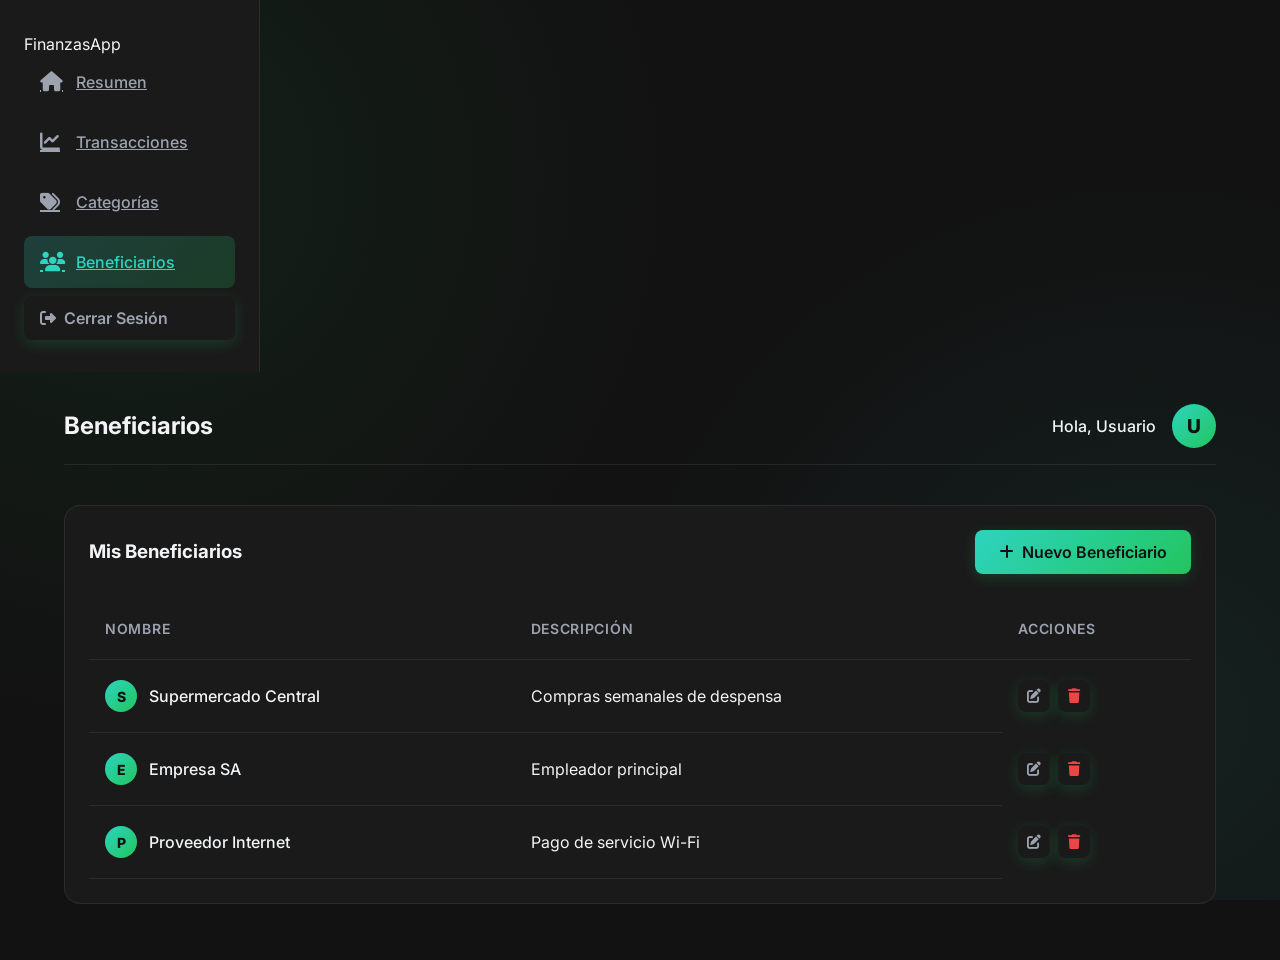
==== beneficiarios.html @ 8a7f8292 "primer" ====
<!DOCTYPE html>
<html lang="es">
<head>
  <meta charset="UTF-8">
  <meta name="viewport" content="width=device-width, initial-scale=1.0">
  <title>Beneficiarios - Finanzas Personales</title>
  <link rel="stylesheet" href="css/style.css">
  <link rel="stylesheet" href="https://cdnjs.cloudflare.com/ajax/libs/font-awesome/6.4.0/css/all.min.css">
</head>
<body>
  <div class="app-container">
    <!-- Sidebar -->
    <aside class="sidebar" id="sidebar">
      <div class="sidebar-logo">FinanzasApp</div>
      <ul class="nav-links">
        <li><a href="dashboard.html"><i class="fas fa-home"></i> Resumen</a></li>
        <li><a href="transacciones.html"><i class="fas fa-chart-line"></i> Transacciones</a></li>
        <li><a href="categorias.html"><i class="fas fa-tags"></i> Categorías</a></li>
        <li><a href="beneficiarios.html" class="active"><i class="fas fa-users"></i> Beneficiarios</a></li>
      </ul>
      <button class="btn-icon" id="logout-btn" title="Cerrar Sesión" style="width: 100%; border-radius: 8px; margin-top: auto; display: flex; gap: 0.5rem; justify-content: flex-start; padding: 0.75rem 1rem;">
        <i class="fas fa-sign-out-alt"></i> Cerrar Sesión
      </button>
    </aside>

    <!-- Main Content -->
    <main class="main-content">
      <header class="header">
        <div style="display: flex; align-items: center; gap: 1rem;">
          <button class="menu-toggle" id="menu-toggle">
            <i class="fas fa-bars"></i>
          </button>
          <h2>Beneficiarios</h2>
        </div>
        <div class="user-info">
          <span id="user-name-display">Hola, Usuario</span>
          <div class="avatar">U</div>
        </div>
      </header>

      <section class="card">
        <div class="action-header">
          <h3 style="margin:0;">Mis Beneficiarios</h3>
          <button class="btn-small" id="btn-nuevo-beneficiario" style="margin:0;"><i class="fas fa-plus"></i> Nuevo Beneficiario</button>
        </div>
        
        <div class="table-responsive">
          <table>
            <thead>
              <tr>
                <th>Nombre</th>
                <th>Descripción</th>
                <th>Acciones</th>
              </tr>
            </thead>
            <tbody id="beneficiarios-list">
              <!-- Datos generados dinámicamente -->
            </tbody>
          </table>
        </div>
      </section>
    </main>
  </div>

  <!-- Modal Nuevo Beneficiario -->
  <div class="modal" id="modal-beneficiario">
    <div class="modal-content">
      <div class="modal-header">
        <h2 style="margin:0;">Nuevo Beneficiario</h2>
        <button class="close-btn" id="close-modal-ben">&times;</button>
      </div>
      <form id="form-beneficiario">
        <div class="form-group">
          <label for="ben-nombre">Nombre de Persona / Entidad</label>
          <input type="text" id="ben-nombre" required placeholder="Ej. Juan Pérez / Supermercado X">
        </div>
        <div class="form-group">
          <label for="ben-desc">Descripción (Opcional)</label>
          <input type="text" id="ben-desc" placeholder="Ej. Propietario del piso">
        </div>
        <button type="submit" style="margin-top: 1rem;">Guardar Beneficiario</button>
      </form>
    </div>
  </div>

  <script src="js/beneficiarios.js"></script>
</body>
</html>
---- css/style.css ----
@import url('https://fonts.googleapis.com/css2?family=Inter:wght@300;400;500;600;700;800&display=swap');

:root {
  /* Colors */
  --bg-color: #121212; 
  --bg-elevated: #1a1a1a;
  --glass-bg: rgba(26, 26, 26, 0.7); 
  --glass-border: rgba(255, 255, 255, 0.08);
  
  --primary-color: #2dd4bf; /* Aquamarine */
  --success-color: #22c55e; /* Green */
  --danger-color: #ef4444; /* Red */
  
  --text-primary: #f3f4f6; 
  --text-secondary: #9ca3af; 
  --text-inverse: #0f172a; /* Dark text for light buttons */

  /* Gradients */
  --gradient-brand: linear-gradient(135deg, var(--primary-color), var(--success-color));
  --gradient-glow: linear-gradient(135deg, rgba(45, 212, 191, 0.2), rgba(34, 197, 94, 0.2));
}

* {
  box-sizing: border-box;
  margin: 0;
  padding: 0;
  font-family: 'Inter', sans-serif;
}

/* Base Escalable (Responsive font size) */
html {
  font-size: 16px;
}
@media (max-width: 768px) {
  html { font-size: 14px; }
}
@media (max-width: 480px) {
  html { font-size: 13px; }
}

body {
  background-color: var(--bg-color);
  color: var(--text-primary);
  min-height: 100vh;
  display: flex;
  flex-direction: column;
  background-image: 
    radial-gradient(circle at 10% 20%, rgba(34, 197, 94, 0.08) 0, transparent 40%), 
    radial-gradient(circle at 90% 80%, rgba(45, 212, 191, 0.08) 0, transparent 40%);
  background-attachment: fixed;
  line-height: 1.5;
}

/* Typography & Gradients */
h1, h2, h3, h4 {
  font-weight: 700;
  line-height: 1.2;
}

.gradient-text {
  background: var(--gradient-brand);
  -webkit-background-clip: text;
  -webkit-text-fill-color: transparent;
  display: inline-block;
}

/* Buttons - Escalables y con buen contraste */
button, .btn {
  display: inline-flex;
  align-items: center;
  justify-content: center;
  padding: 0.75rem 1.5rem;
  border-radius: 8px;
  font-size: 1rem;
  font-weight: 600;
  cursor: pointer;
  transition: all 0.3s ease;
  border: none;
  font-family: 'Inter', sans-serif;
  text-decoration: none;
  gap: 0.5rem;
}

button, .btn-solid {
  background: var(--gradient-brand);
  color: var(--bg-color); /* Texto oscuro en botón claro */
  box-shadow: 0 4px 15px rgba(34, 197, 94, 0.2);
}

button:hover, .btn-solid:hover {
  box-shadow: 0 6px 20px rgba(45, 212, 191, 0.4);
  transform: translateY(-2px);
}

button:active, .btn-solid:active {
  transform: translateY(0);
}

.btn-outline {
  background: transparent;
  color: var(--text-primary); /* Texto claro en fondo oscuro */
  position: relative;
  z-index: 1;
}

.btn-outline::before {
  content: "";
  position: absolute;
  inset: 0;
  border-radius: 8px;
  padding: 2px;
  background: var(--gradient-brand);
  -webkit-mask: linear-gradient(#fff 0 0) content-box, linear-gradient(#fff 0 0);
  -webkit-mask-composite: xor;
  mask-composite: exclude;
  z-index: -1;
  transition: all 0.3s ease;
}

.btn-outline:hover {
  background: var(--gradient-glow);
}

.btn-text {
  color: var(--text-secondary);
  background: transparent;
  padding: 0.5rem 1rem;
}

.btn-text:hover {
  color: var(--primary-color);
}

/* Forms */
.form-group {
  margin-bottom: 1.5rem;
}

label {
  display: block;
  margin-bottom: 0.5rem;
  font-size: 0.875rem;
  font-weight: 500;
  color: var(--text-secondary);
}

input, select {
  width: 100%;
  padding: 0.875rem 1rem;
  background-color: var(--bg-elevated);
  border: 1px solid var(--glass-border);
  border-radius: 8px;
  color: var(--text-primary);
  font-size: 1rem;
  transition: all 0.3s ease;
}

input:focus, select:focus {
  outline: none;
  border-color: var(--primary-color);
  box-shadow: 0 0 0 3px rgba(45, 212, 191, 0.15);
}

/* Auth Pages */
.auth-container {
  display: flex;
  justify-content: center;
  align-items: center;
  min-height: 100vh;
  padding: 2rem;
}

.glass-card {
  background: var(--glass-bg);
  backdrop-filter: blur(16px);
  -webkit-backdrop-filter: blur(16px);
  border: 1px solid var(--glass-border);
  border-radius: 16px;
  padding: 2.5rem;
  width: 100%;
  max-width: 440px;
  box-shadow: 0 25px 50px -12px rgba(0, 0, 0, 0.5), 0 0 20px rgba(45, 212, 191, 0.05);
  animation: fadeIn 0.5s ease-out;
}

@keyframes fadeIn {
  from { opacity: 0; transform: translateY(20px); }
  to { opacity: 1; transform: translateY(0); }
}

/* Landing Page Redesign */
.landing-body {
  overflow-x: hidden;
}

.landing-header {
  display: flex;
  justify-content: space-between;
  align-items: center;
  padding: 1.5rem 5%;
  background: rgba(18, 18, 18, 0.8);
  backdrop-filter: blur(12px);
  position: sticky;
  top: 0;
  z-index: 1000;
  border-bottom: 1px solid var(--glass-border);
}

.logo-container {
  display: flex;
  align-items: center;
  gap: 0.5rem;
}

.logo-icon {
  font-size: 1.8rem;
  background: var(--gradient-brand);
  -webkit-background-clip: text;
  -webkit-text-fill-color: transparent;
}

.landing-logo {
  font-size: 1.5rem;
  font-weight: 800;
  background: var(--gradient-brand);
  -webkit-background-clip: text;
  -webkit-text-fill-color: transparent;
  margin: 0;
}

.hero-section {
  display: grid;
  grid-template-columns: 1fr 1fr;
  gap: 4rem;
  padding: 6rem 5%;
  align-items: center;
  max-width: 1400px;
  margin: 0 auto;
}

.hero-title {
  font-size: 3.5rem;
  margin-bottom: 1.5rem;
  letter-spacing: -0.02em;
}

.hero-subtitle {
  font-size: 1.25rem;
  color: var(--text-secondary);
  margin-bottom: 3rem;
  max-width: 90%;
}

.hero-actions {
  display: flex;
  gap: 1rem;
  align-items: center;
}

.hero-visual {
  position: relative;
  display: flex;
  justify-content: center;
  align-items: center;
}

.glow-orb {
  position: absolute;
  width: 300px;
  height: 300px;
  background: var(--gradient-brand);
  border-radius: 50%;
  filter: blur(80px);
  opacity: 0.15;
  z-index: 0;
  animation: pulse 4s ease-in-out infinite alternate;
}

@keyframes pulse {
  0% { transform: scale(1); opacity: 0.1; }
  100% { transform: scale(1.1); opacity: 0.2; }
}

.mock-dashboard {
  position: relative;
  z-index: 1;
  background: var(--bg-elevated);
  padding: 0;
  transform: rotate3d(0.5, -0.866, 0, 15deg) rotate(1deg);
  box-shadow: -20px 20px 60px rgba(0,0,0,0.5), 0 0 30px rgba(45, 212, 191, 0.15);
  border: 1px solid rgba(255,255,255,0.1);
  transition: transform 0.5s ease;
  overflow: hidden;
}

.mock-dashboard:hover {
  transform: rotate3d(0, 0, 0, 0deg) scale(1.05);
}

.mock-header {
  background: rgba(0,0,0,0.2);
  padding: 1rem;
  display: flex;
  gap: 0.5rem;
  border-bottom: 1px solid var(--glass-border);
}

.mock-dot {
  width: 12px; height: 12px; border-radius: 50%;
}
.mock-dot.red { background: #ff5f56; }
.mock-dot.yellow { background: #ffbd2e; }
.mock-dot.green { background: #27c93f; }

.mock-body {
  padding: 2rem;
}

.mock-balance p {
  color: var(--text-secondary);
  font-size: 0.875rem;
}
.mock-balance h3 {
  font-size: 2.5rem;
  margin: 0.5rem 0 1.5rem 0;
}

.mock-stats {
  display: flex;
  gap: 1rem;
}
.mock-stat {
  padding: 0.75rem 1rem;
  border-radius: 8px;
  background: rgba(255,255,255,0.03);
  font-weight: 600;
  display: flex;
  align-items: center;
  gap: 0.5rem;
}
.mock-stat.income { color: var(--success-color); }
.mock-stat.expense { color: var(--danger-color); }

.features-section {
  display: grid;
  grid-template-columns: repeat(auto-fit, minmax(300px, 1fr));
  gap: 2rem;
  padding: 4rem 5% 6rem;
  max-width: 1400px;
  margin: 0 auto;
}

.feature-card {
  background: var(--bg-elevated);
  border: 1px solid var(--glass-border);
  border-radius: 16px;
  padding: 2.5rem;
  transition: transform 0.3s ease, box-shadow 0.3s ease;
}

.feature-card:hover {
  transform: translateY(-5px);
  box-shadow: 0 10px 30px rgba(34, 197, 94, 0.1);
  border-color: rgba(45, 212, 191, 0.3);
}

.feature-icon-wrapper {
  width: 60px;
  height: 60px;
  border-radius: 16px;
  background: var(--gradient-glow);
  display: flex;
  justify-content: center;
  align-items: center;
  font-size: 1.8rem;
  color: var(--primary-color);
  margin-bottom: 1.5rem;
}

.landing-footer {
  text-align: center;
  padding: 2rem;
  color: var(--text-secondary);
  border-top: 1px solid var(--glass-border);
  background: var(--bg-elevated);
}

@media (max-width: 992px) {
  .hero-section {
    grid-template-columns: 1fr;
    text-align: center;
    padding: 4rem 5%;
  }
  .hero-subtitle {
    margin: 0 auto 3rem;
  }
  .hero-actions {
    justify-content: center;
  }
  .mock-dashboard {
    transform: none;
    max-width: 400px;
    margin-top: 3rem;
  }
}

@media (max-width: 600px) {
  .landing-header {
    flex-direction: column;
    gap: 1rem;
  }
  .hero-actions {
    flex-direction: column;
  }
  .hero-actions .btn {
    width: 100%;
  }
}

/* Resto de Estilos (Dashboard, Cards, etc que ya estaban bien pero se adaptan al CSS moderno) */
.sidebar {
  width: 260px;
  background: var(--bg-elevated);
  border-right: 1px solid var(--glass-border);
  display: flex;
  flex-direction: column;
  padding: 2rem 1.5rem;
  transition: transform 0.3s ease;
  z-index: 100;
}

.nav-links { list-style: none; flex-grow: 1; }
.nav-links li { margin-bottom: 0.5rem; }
.nav-links a {
  display: flex;
  align-items: center;
  padding: 0.875rem 1rem;
  color: var(--text-secondary);
  border-radius: 8px;
  transition: all 0.2s ease;
  font-weight: 500;
}
.nav-links a:hover, .nav-links a.active {
  background: var(--gradient-glow);
  color: var(--primary-color);
}
.nav-links a i { margin-right: 1rem; font-size: 1.25rem; width: 20px; text-align: center; }

.main-content {
  flex-grow: 1;
  padding: 2rem 5%;
  overflow-y: auto;
}

.header {
  display: flex;
  justify-content: space-between;
  align-items: center;
  margin-bottom: 2.5rem;
  padding-bottom: 1rem;
  border-bottom: 1px solid var(--glass-border);
}

.user-info { display: flex; align-items: center; gap: 1rem; font-weight: 500;}
.avatar {
  width: 44px; height: 44px;
  border-radius: 50%;
  background: var(--gradient-brand);
  color: var(--bg-color);
  display: flex; justify-content: center; align-items: center;
  font-weight: 800;
  font-size: 1.2rem;
}

.btn-icon {
  background: transparent;
  color: var(--text-secondary);
  width: 44px; height: 44px;
  padding: 0; display: flex; justify-content: center; align-items: center;
  border-radius: 8px; border: none; cursor: pointer; transition: all 0.2s;
}
.btn-icon:hover {
  background: var(--glass-bg);
  color: var(--primary-color);
}

.grid {
  display: grid;
  grid-template-columns: repeat(auto-fit, minmax(280px, 1fr));
  gap: 1.5rem;
}

.card {
  background: var(--bg-elevated);
  border: 1px solid var(--glass-border);
  border-radius: 16px;
  padding: 1.5rem;
  margin-bottom: 1.5rem;
  transition: box-shadow 0.3s ease, transform 0.3s ease;
}
.card:hover {
  box-shadow: 0 10px 30px rgba(0,0,0,0.3);
  border-color: rgba(255,255,255,0.15);
}

.stat-card {
  display: flex; align-items: center; gap: 1.25rem;
}
.stat-icon {
  width: 56px; height: 56px;
  border-radius: 14px;
  display: flex; justify-content: center; align-items: center;
  font-size: 1.75rem;
}
.stat-icon.income { background: rgba(34, 197, 94, 0.1); color: var(--success-color); }
.stat-icon.expense { background: rgba(239, 68, 68, 0.1); color: var(--danger-color); }
.stat-icon.balance { background: rgba(45, 212, 191, 0.1); color: var(--primary-color); }

.stat-info h3 { font-size: 0.875rem; color: var(--text-secondary); font-weight: 500; margin-bottom: 0.25rem; }
.stat-info p { font-size: 1.75rem; font-weight: 700; color: var(--text-primary); }

.action-header { display: flex; justify-content: space-between; align-items: center; margin-bottom: 1.5rem; flex-wrap: wrap; gap: 1rem; }

.table-responsive { overflow-x: auto; }
table { width: 100%; border-collapse: collapse; }
th, td { padding: 1.25rem 1rem; text-align: left; border-bottom: 1px solid var(--glass-border); }
th { font-weight: 600; color: var(--text-secondary); font-size: 0.875rem; text-transform: uppercase; letter-spacing: 0.05em; }
tbody tr:hover { background-color: rgba(255, 255, 255, 0.02); }

.badge { padding: 0.35rem 0.75rem; border-radius: 999px; font-size: 0.75rem; font-weight: 600; display: inline-block; }
.badge.income { background: rgba(34, 197, 94, 0.1); color: var(--success-color); border: 1px solid rgba(34, 197, 94, 0.3); }
.badge.expense { background: rgba(239, 68, 68, 0.1); color: var(--danger-color); border: 1px solid rgba(239, 68, 68, 0.3); }
.badge.category { background: var(--gradient-glow); color: var(--primary-color); border: 1px solid rgba(45, 212, 191, 0.3); }

.modal { display: none; position: fixed; top: 0; left: 0; width: 100%; height: 100%; background: rgba(0, 0, 0, 0.7); backdrop-filter: blur(8px); z-index: 2000; justify-content: center; align-items: center; }
.modal.active { display: flex; }
.modal-content { background: var(--bg-elevated); border: 1px solid var(--glass-border); padding: 2.5rem; border-radius: 16px; width: 100%; max-width: 500px; box-shadow: 0 25px 50px -12px rgba(0,0,0,0.8), 0 0 30px rgba(45, 212, 191, 0.15); animation: zoomIn 0.3s cubic-bezier(0.175, 0.885, 0.32, 1.275); }

@keyframes zoomIn {
  from { opacity: 0; transform: scale(0.95); }
  to { opacity: 1; transform: scale(1); }
}

.modal-header { display: flex; justify-content: space-between; align-items: center; margin-bottom: 2rem; }
.close-btn { background: none; color: var(--text-secondary); font-size: 1.8rem; padding: 0.5rem; transition: color 0.2s; border-radius: 50%; width: 40px; height: 40px; display: flex; justify-content: center; align-items: center;}
.close-btn:hover { background: rgba(255,255,255,0.05); color: var(--danger-color); }
.form-row { display: flex; gap: 1.5rem; }
.form-row .form-group { flex: 1; }

.menu-toggle { display: none; background: none; font-size: 1.5rem; color: var(--text-primary); }

@media (max-width: 768px) {
  .app-container { flex-direction: column; }
  .sidebar { position: fixed; height: 100vh; transform: translateX(-100%); width: 280px;}
  .sidebar.open { transform: translateX(0); box-shadow: 20px 0 50px rgba(0,0,0,0.5); }
  .menu-toggle { display: block; padding: 0.5rem; }
  .form-row { flex-direction: column; gap: 0; }
  .action-header { flex-direction: column; align-items: stretch; }
  .action-header .btn { width: 100%; }
}

/* Toasts */
.toast-container { position: fixed; bottom: 2rem; right: 2rem; display: flex; flex-direction: column; gap: 1rem; z-index: 9999; }
.toast { background: var(--bg-elevated); border: 1px solid var(--glass-border); color: var(--text-primary); padding: 1.25rem 1.5rem; border-radius: 12px; display: flex; align-items: center; gap: 1rem; box-shadow: 0 10px 30px rgba(0, 0, 0, 0.5); transform: translateX(120%); opacity: 0; transition: all 0.4s cubic-bezier(0.68, -0.55, 0.265, 1.55); font-weight: 500; }
.toast.show { transform: translateX(0); opacity: 1; }
.toast-success { border-left: 4px solid var(--success-color); }
.toast-success i { color: var(--success-color); font-size: 1.5rem; }
.toast-error { border-left: 4px solid var(--danger-color); }
.toast-error i { color: var(--danger-color); font-size: 1.5rem; }
.toast-info { border-left: 4px solid var(--primary-color); }
.toast-info i { color: var(--primary-color); font-size: 1.5rem; }
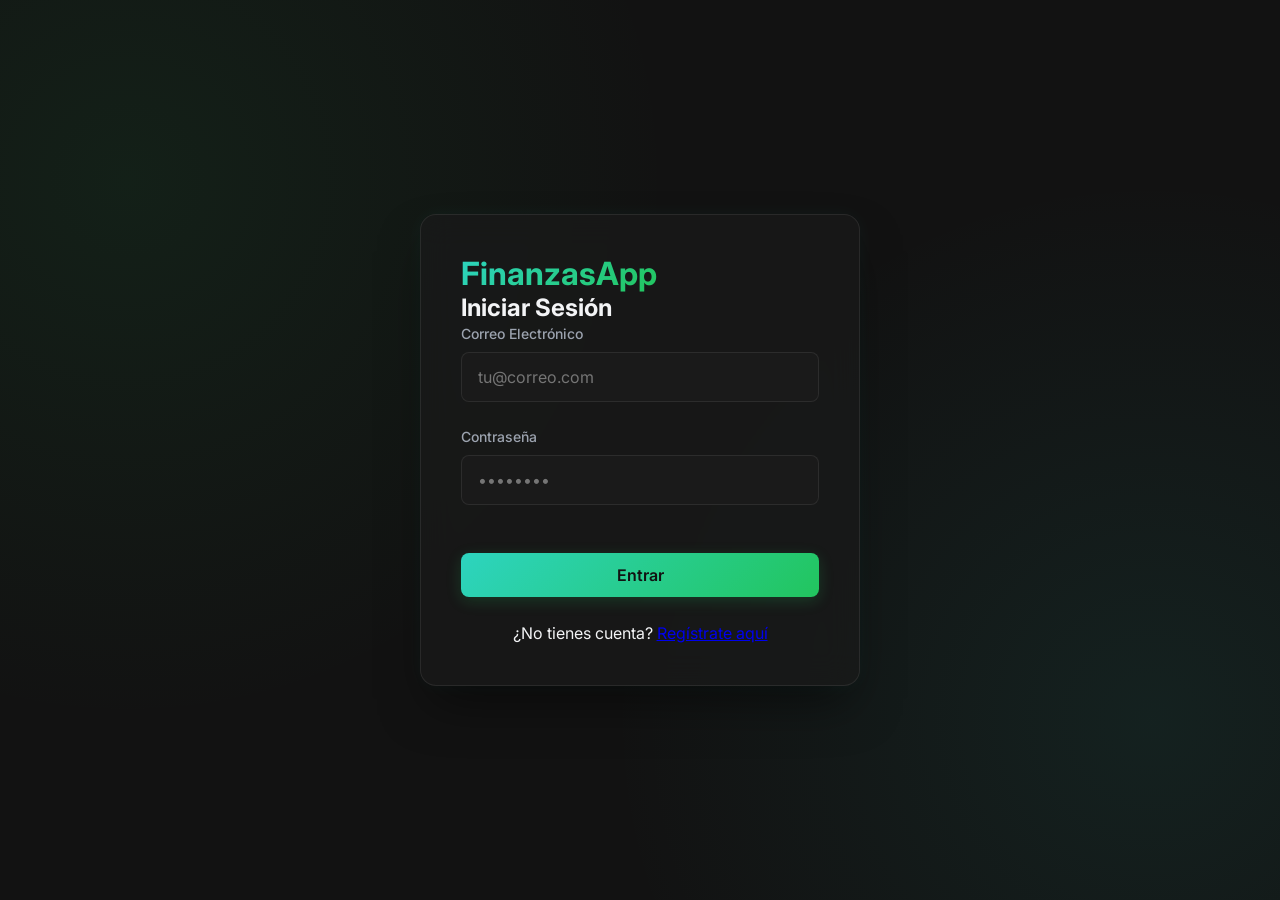
==== commit fdfe2756: "hola" ====
--- a/beneficiarios.html
+++ b/beneficiarios.html
@@ -17,6 +17,7 @@
         <li><a href="transacciones.html"><i class="fas fa-chart-line"></i> Transacciones</a></li>
         <li><a href="categorias.html"><i class="fas fa-tags"></i> Categorías</a></li>
         <li><a href="beneficiarios.html" class="active"><i class="fas fa-users"></i> Beneficiarios</a></li>
+        <li><a href="cuentas.html"><i class="fas fa-university"></i> Fuentes de Pago</a></li>
       </ul>
       <button class="btn-icon" id="logout-btn" title="Cerrar Sesión" style="width: 100%; border-radius: 8px; margin-top: auto; display: flex; gap: 0.5rem; justify-content: flex-start; padding: 0.75rem 1rem;">
         <i class="fas fa-sign-out-alt"></i> Cerrar Sesión
@@ -83,6 +84,6 @@
     </div>
   </div>
 
-  <script src="js/beneficiarios.js"></script>
+  <script type="module" src="js/beneficiarios.js"></script>
 </body>
 </html>
--- a/css/style.css
+++ b/css/style.css
@@ -161,6 +161,16 @@
   box-shadow: 0 0 0 3px rgba(45, 212, 191, 0.15);
 }
 
+form button[type="submit"] {
+  width: 100%;
+  margin-top: 1.5rem;
+}
+
+.text-center {
+  text-align: center;
+  margin-top: 1.5rem;
+}
+
 /* Auth Pages */
 .auth-container {
   display: flex;
@@ -417,7 +427,14 @@
   }
 }
 
-/* Resto de Estilos (Dashboard, Cards, etc que ya estaban bien pero se adaptan al CSS moderno) */
+/* Layout Principal */
+.app-container {
+  display: flex;
+  min-height: 100vh;
+  width: 100%;
+}
+
+/* Resto de Estilos (Dashboard, Cards, etc) */
 .sidebar {
   width: 260px;
   background: var(--bg-elevated);
@@ -447,7 +464,8 @@
 .nav-links a i { margin-right: 1rem; font-size: 1.25rem; width: 20px; text-align: center; }
 
 .main-content {
-  flex-grow: 1;
+  flex: 1;
+  min-width: 0; /* Previene desbordamiento en flexbox */
   padding: 2rem 5%;
   overflow-y: auto;
 }
